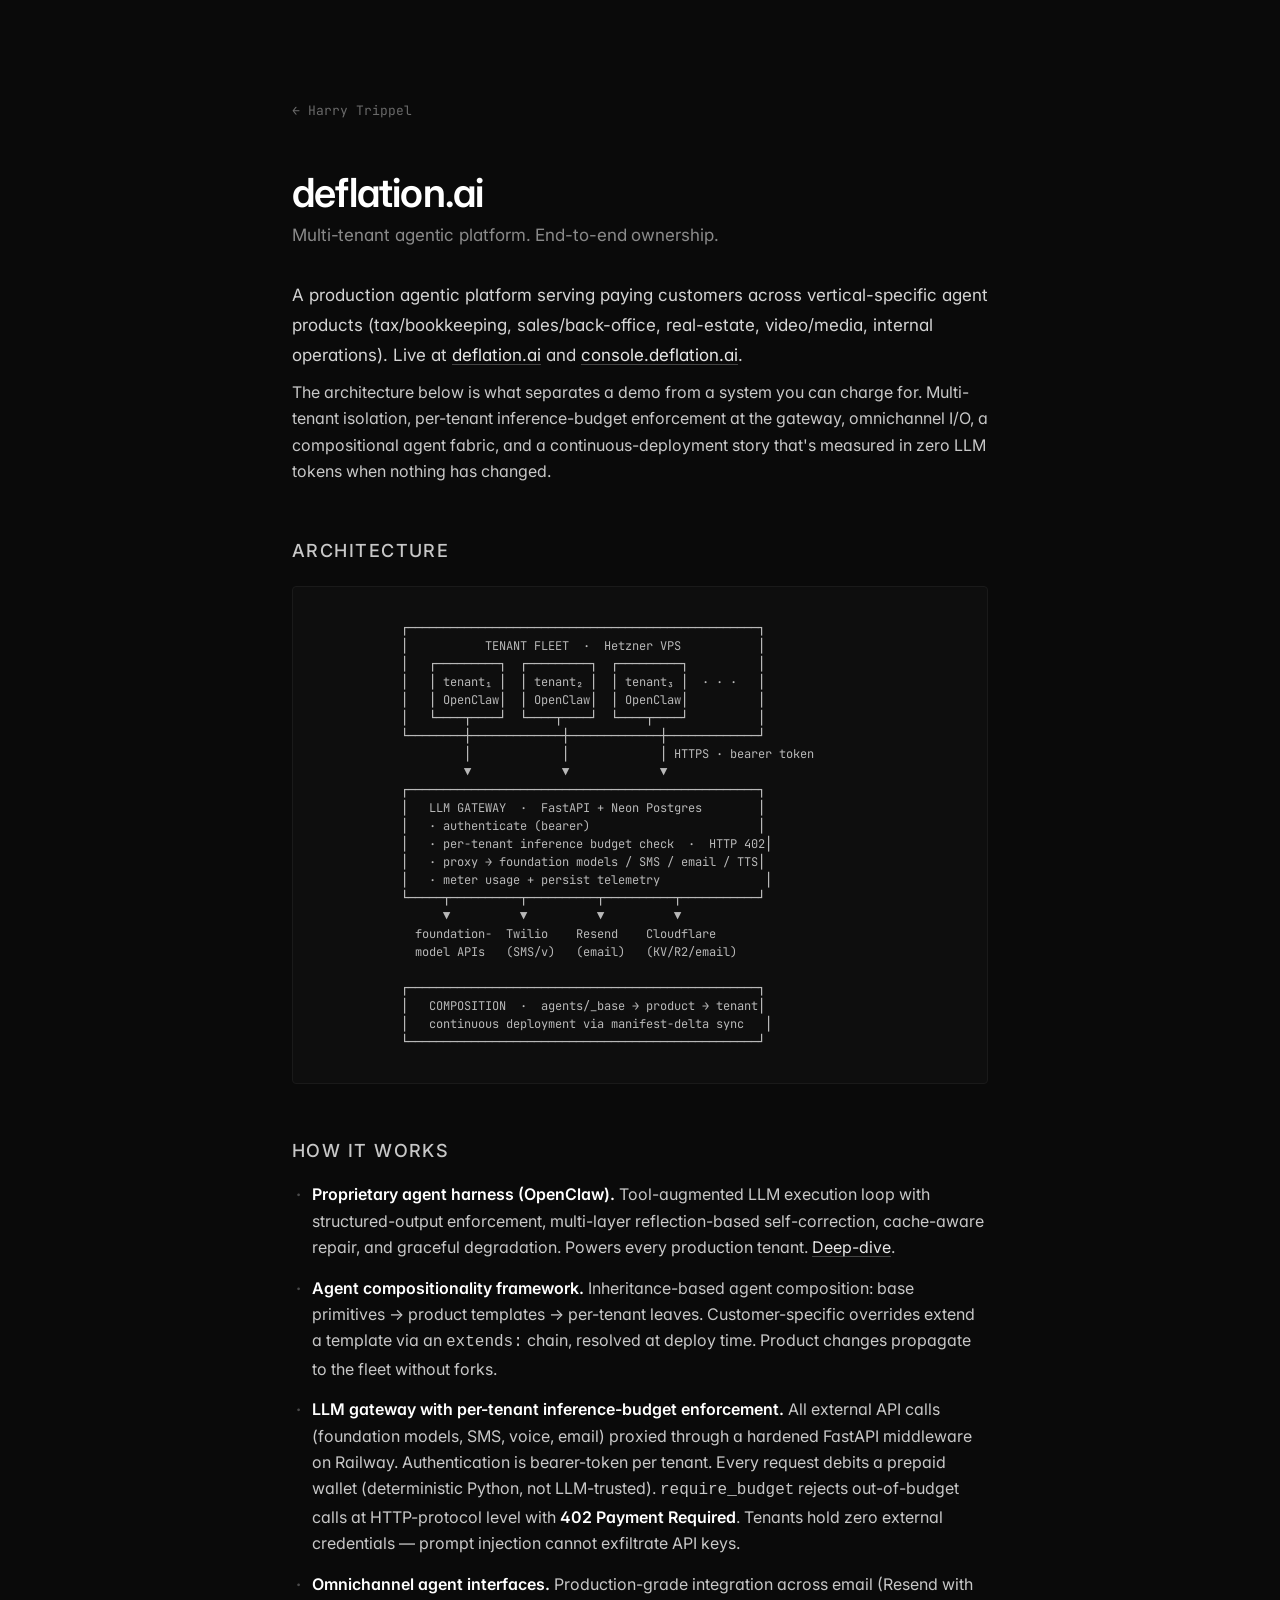
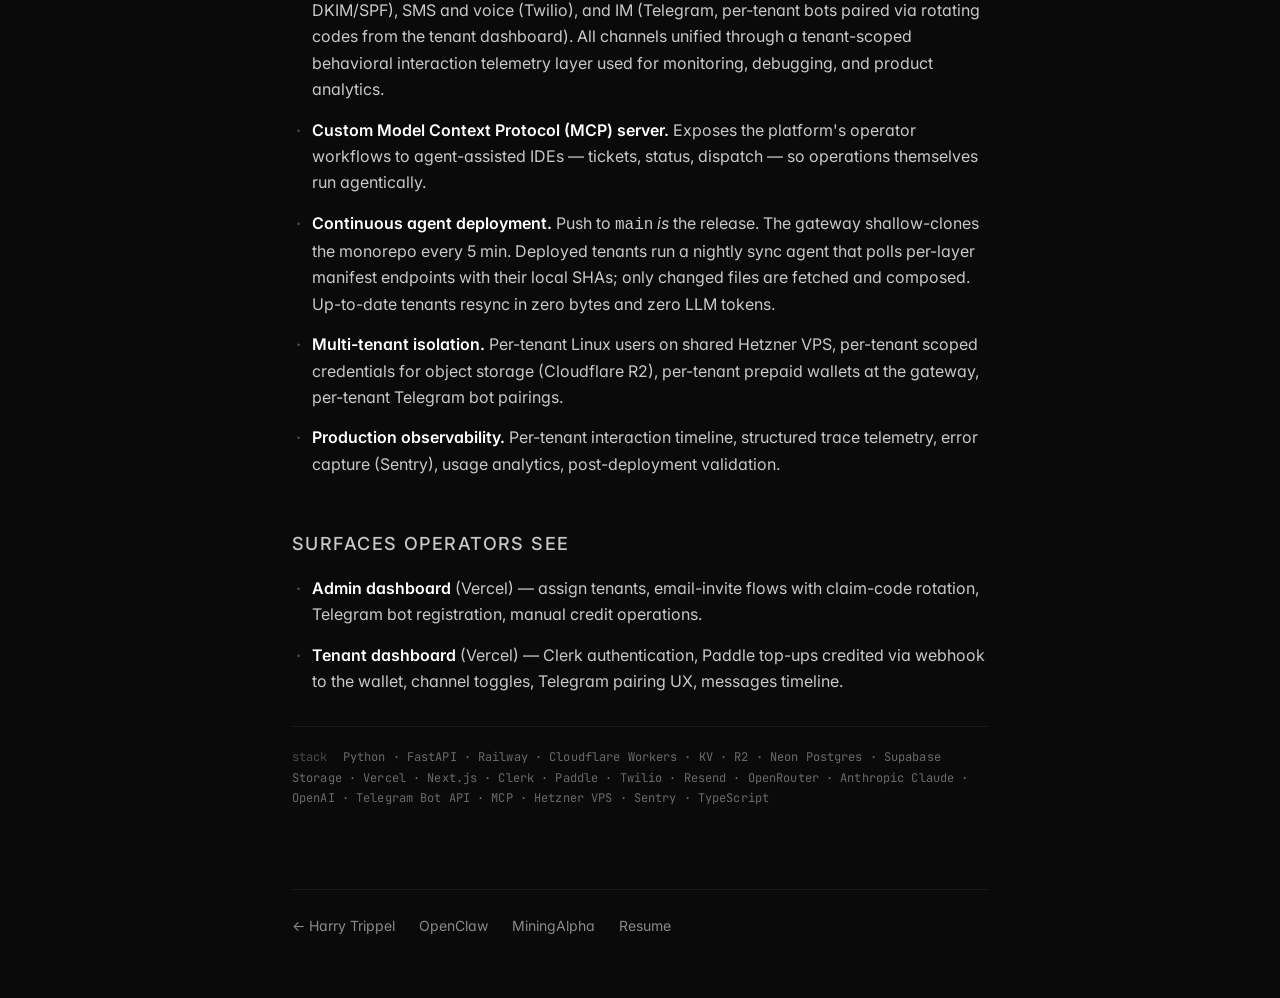
==== deflation.html @ 9f70fe7c "Initial portfolio + resume site Five-page static site calibrated to Tzafon's design language (dark m" ====
<!doctype html>
<html lang="en">
<head>
  <meta charset="utf-8">
  <meta name="viewport" content="width=device-width, initial-scale=1">
  <title>deflation.ai — Multi-Tenant Agentic Platform · Harry Trippel</title>
  <link rel="stylesheet" href="css/style.css">
</head>
<body class="writeup">
  <main class="container">

    <a href="index.html" class="backlink">Harry Trippel</a>

    <h1>deflation.ai</h1>
    <p class="headline">Multi-tenant agentic platform. End-to-end ownership.</p>

    <p class="lead">
      A production agentic platform serving paying customers across vertical-specific agent products
      (tax/bookkeeping, sales/back-office, real-estate, video/media, internal operations).
      Live at <a href="https://deflation.ai">deflation.ai</a> and <a href="https://console.deflation.ai">console.deflation.ai</a>.
    </p>

    <p>
      The architecture below is what separates a demo from a system you can charge for.
      Multi-tenant isolation, per-tenant inference-budget enforcement at the gateway,
      omnichannel I/O, a compositional agent fabric, and a continuous-deployment story
      that's measured in zero LLM tokens when nothing has changed.
    </p>

    <h2>Architecture</h2>

    <div class="diagram">
<pre>
            ┌──────────────────────────────────────────────────┐
            │           TENANT FLEET  ·  Hetzner VPS           │
            │   ┌─────────┐  ┌─────────┐  ┌─────────┐          │
            │   │ tenant₁ │  │ tenant₂ │  │ tenant₃ │  · · ·   │
            │   │ OpenClaw│  │ OpenClaw│  │ OpenClaw│          │
            │   └────┬────┘  └────┬────┘  └────┬────┘          │
            └────────┼─────────────┼─────────────┼─────────────┘
                     │             │             │ HTTPS · bearer token
                     ▼             ▼             ▼
            ┌──────────────────────────────────────────────────┐
            │   LLM GATEWAY  ·  FastAPI + Neon Postgres        │
            │   · authenticate (bearer)                        │
            │   · per-tenant inference budget check  ·  HTTP 402│
            │   · proxy → foundation models / SMS / email / TTS│
            │   · meter usage + persist telemetry               │
            └─────┬──────────┬──────────┬──────────┬───────────┘
                  ▼          ▼          ▼          ▼
              foundation-  Twilio    Resend    Cloudflare
              model APIs   (SMS/v)   (email)   (KV/R2/email)

            ┌──────────────────────────────────────────────────┐
            │   COMPOSITION  ·  agents/_base → product → tenant│
            │   continuous deployment via manifest-delta sync   │
            └──────────────────────────────────────────────────┘
</pre>
    </div>

    <h2>How it works</h2>

    <ul>
      <li><strong>Proprietary agent harness (OpenClaw).</strong> Tool-augmented LLM execution loop with structured-output enforcement, multi-layer reflection-based self-correction, cache-aware repair, and graceful degradation. Powers every production tenant. <a href="openclaw.html">Deep-dive</a>.</li>

      <li><strong>Agent compositionality framework.</strong> Inheritance-based agent composition: base primitives → product templates → per-tenant leaves. Customer-specific overrides extend a template via an <code>extends:</code> chain, resolved at deploy time. Product changes propagate to the fleet without forks.</li>

      <li><strong>LLM gateway with per-tenant inference-budget enforcement.</strong> All external API calls (foundation models, SMS, voice, email) proxied through a hardened FastAPI middleware on Railway. Authentication is bearer-token per tenant. Every request debits a prepaid wallet (deterministic Python, not LLM-trusted). <code>require_budget</code> rejects out-of-budget calls at HTTP-protocol level with <strong>402 Payment Required</strong>. Tenants hold zero external credentials — prompt injection cannot exfiltrate API keys.</li>

      <li><strong>Omnichannel agent interfaces.</strong> Production-grade integration across email (Resend with DKIM/SPF), SMS and voice (Twilio), and IM (Telegram, per-tenant bots paired via rotating codes from the tenant dashboard). All channels unified through a tenant-scoped behavioral interaction telemetry layer used for monitoring, debugging, and product analytics.</li>

      <li><strong>Custom Model Context Protocol (MCP) server.</strong> Exposes the platform's operator workflows to agent-assisted IDEs — tickets, status, dispatch — so operations themselves run agentically.</li>

      <li><strong>Continuous agent deployment.</strong> Push to <code>main</code> <em>is</em> the release. The gateway shallow-clones the monorepo every 5 min. Deployed tenants run a nightly sync agent that polls per-layer manifest endpoints with their local SHAs; only changed files are fetched and composed. Up-to-date tenants resync in zero bytes and zero LLM tokens.</li>

      <li><strong>Multi-tenant isolation.</strong> Per-tenant Linux users on shared Hetzner VPS, per-tenant scoped credentials for object storage (Cloudflare R2), per-tenant prepaid wallets at the gateway, per-tenant Telegram bot pairings.</li>

      <li><strong>Production observability.</strong> Per-tenant interaction timeline, structured trace telemetry, error capture (Sentry), usage analytics, post-deployment validation.</li>
    </ul>

    <h2>Surfaces operators see</h2>

    <ul>
      <li><strong>Admin dashboard</strong> (Vercel) — assign tenants, email-invite flows with claim-code rotation, Telegram bot registration, manual credit operations.</li>
      <li><strong>Tenant dashboard</strong> (Vercel) — Clerk authentication, Paddle top-ups credited via webhook to the wallet, channel toggles, Telegram pairing UX, messages timeline.</li>
    </ul>

    <div class="stack">
      <span class="stack-label">stack</span>
      Python · FastAPI · Railway · Cloudflare Workers · KV · R2 · Neon Postgres · Supabase Storage · Vercel · Next.js · Clerk · Paddle · Twilio · Resend · OpenRouter · Anthropic Claude · OpenAI · Telegram Bot API · MCP · Hetzner VPS · Sentry · TypeScript
    </div>

    <footer>
      <a href="index.html">← Harry Trippel</a>
      <a href="openclaw.html">OpenClaw</a>
      <a href="miningalpha.html">MiningAlpha</a>
      <a href="resume.html">Resume</a>
    </footer>

  </main>
</body>
</html>
---- css/style.css ----
/* ─────────────────────────────────────────────────────────────────
   Harry Trippel — portfolio + resume
   Design language: dark · minimal · sans-serif · generous whitespace
   Calibrated against tzafon.ai
   ───────────────────────────────────────────────────────────────── */

@import url('https://fonts.googleapis.com/css2?family=Inter:wght@400;500;600;700&family=JetBrains+Mono:wght@400;500&display=swap');

/* Reset */
*, *::before, *::after { box-sizing: border-box; margin: 0; padding: 0; }

html { font-size: 16px; -webkit-font-smoothing: antialiased; -moz-osx-font-smoothing: grayscale; }

body {
  background: #0a0a0a;
  color: #e8e8e8;
  font-family: 'Inter', -apple-system, BlinkMacSystemFont, 'Segoe UI', system-ui, sans-serif;
  font-feature-settings: "ss01", "cv11", "cv02";
  line-height: 1.65;
  font-size: 1rem;
  min-height: 100vh;
}

/* ───── Layout ───── */
.container {
  max-width: 760px;
  margin: 0 auto;
  padding: 96px 32px 64px;
}

@media (max-width: 640px) {
  .container { padding: 56px 20px 48px; }
}

/* ───── Typography ───── */
h1, h2, h3, h4 {
  font-weight: 600;
  letter-spacing: -0.02em;
  color: #ffffff;
  line-height: 1.2;
}

h1 {
  font-size: 2.5rem;
  margin-bottom: 0.5rem;
}

h2 {
  font-size: 1.375rem;
  margin-top: 4rem;
  margin-bottom: 1.5rem;
  letter-spacing: -0.01em;
}

h3 {
  font-size: 1.125rem;
  margin-top: 2.5rem;
  margin-bottom: 0.75rem;
  letter-spacing: -0.005em;
}

p {
  color: #c8c8c8;
  margin-bottom: 1rem;
}

p.lead {
  font-size: 1.0625rem;
  color: #d4d4d4;
  line-height: 1.7;
}

/* ───── Links ───── */
a {
  color: #e8e8e8;
  text-decoration: underline;
  text-decoration-color: #444;
  text-decoration-thickness: 1px;
  text-underline-offset: 3px;
  transition: text-decoration-color 0.15s ease, color 0.15s ease;
}

a:hover {
  color: #ffffff;
  text-decoration-color: #a8a8a8;
}

a.no-underline, .nav a {
  text-decoration: none;
}

a.no-underline:hover { color: #ffffff; }

/* ───── Header / meta strip ───── */
.headline {
  color: #8a8a8a;
  font-size: 1rem;
  margin-bottom: 1.5rem;
  letter-spacing: -0.005em;
}

.meta {
  display: flex;
  flex-wrap: wrap;
  gap: 0.5rem 1.25rem;
  color: #6a6a6a;
  font-size: 0.875rem;
  margin-bottom: 2.5rem;
}

.meta a { color: #8a8a8a; }
.meta a:hover { color: #c8c8c8; }

.meta .sep { color: #3a3a3a; }

/* ───── Section labels ───── */
.label {
  color: #6a6a6a;
  font-size: 0.7rem;
  text-transform: uppercase;
  letter-spacing: 0.12em;
  font-weight: 500;
  margin-bottom: 1.25rem;
}

/* ───── System cards (index page) ───── */
.system {
  border-top: 1px solid #1a1a1a;
  padding-top: 2.5rem;
  margin-top: 2.5rem;
}

.system:first-of-type { margin-top: 0; }

.system-header { display: flex; align-items: baseline; justify-content: space-between; flex-wrap: wrap; gap: 0.5rem; margin-bottom: 0.5rem; }

.system-title {
  font-size: 1.375rem;
  font-weight: 600;
  color: #ffffff;
  letter-spacing: -0.015em;
  margin: 0;
}

.system-status {
  font-family: 'JetBrains Mono', monospace;
  font-size: 0.75rem;
  color: #6a6a6a;
  text-transform: uppercase;
  letter-spacing: 0.05em;
}

.system-tagline {
  color: #9a9a9a;
  font-size: 0.9375rem;
  margin-bottom: 1.25rem;
}

.system ul {
  list-style: none;
  padding-left: 0;
  margin-bottom: 1rem;
}

.system li {
  color: #c8c8c8;
  padding-left: 1.25rem;
  position: relative;
  margin-bottom: 0.625rem;
  font-size: 0.9375rem;
  line-height: 1.6;
}

.system li::before {
  content: "·";
  position: absolute;
  left: 0.25rem;
  color: #4a4a4a;
  font-weight: bold;
}

.system-link {
  display: inline-block;
  margin-top: 0.5rem;
  font-size: 0.875rem;
  color: #8a8a8a;
}

.system-link::after { content: " →"; }

/* ───── Stack tag strip ───── */
.stack {
  font-family: 'JetBrains Mono', 'SF Mono', Monaco, Consolas, monospace;
  font-size: 0.75rem;
  color: #6a6a6a;
  line-height: 1.7;
  margin-top: 2rem;
  padding-top: 1.25rem;
  border-top: 1px solid #1a1a1a;
  letter-spacing: 0.01em;
}

.stack-label {
  color: #4a4a4a;
  margin-right: 0.5rem;
}

/* ───── Experience list ───── */
.xp {
  list-style: none;
  padding: 0;
}

.xp li {
  border-top: 1px solid #1a1a1a;
  padding: 1rem 0;
  display: grid;
  grid-template-columns: 1fr auto;
  gap: 0.5rem 1rem;
  align-items: baseline;
}

.xp li:first-child { border-top: none; padding-top: 0; }

.xp .role { color: #e8e8e8; font-size: 0.9375rem; }
.xp .role strong { color: #ffffff; font-weight: 600; }
.xp .dates { color: #6a6a6a; font-size: 0.8125rem; font-family: 'JetBrains Mono', monospace; white-space: nowrap; }
.xp .note { color: #8a8a8a; font-size: 0.875rem; grid-column: 1 / -1; margin-top: 0.25rem; }

/* ───── Competencies ───── */
.comp h3 { color: #c8c8c8; font-weight: 500; font-size: 0.8125rem; text-transform: uppercase; letter-spacing: 0.1em; margin-top: 1.75rem; margin-bottom: 0.5rem; }
.comp h3:first-child { margin-top: 0; }
.comp p { color: #b8b8b8; font-size: 0.9375rem; line-height: 1.7; }

/* ───── Footer ───── */
footer {
  border-top: 1px solid #1a1a1a;
  margin-top: 5rem;
  padding-top: 1.5rem;
  font-size: 0.875rem;
  color: #6a6a6a;
  display: flex;
  flex-wrap: wrap;
  gap: 0.75rem 1.5rem;
}

footer a { color: #8a8a8a; text-decoration: none; }
footer a:hover { color: #e8e8e8; }

/* ───── Writeup pages (deflation / openclaw / miningalpha) ───── */
.backlink {
  font-size: 0.8125rem;
  color: #6a6a6a;
  margin-bottom: 3rem;
  display: inline-block;
  text-decoration: none;
  font-family: 'JetBrains Mono', monospace;
}

.backlink:hover { color: #c8c8c8; }

.backlink::before { content: "← "; }

.writeup h1 { margin-bottom: 0.25rem; }
.writeup .headline { margin-bottom: 2rem; font-size: 1.0625rem; }

.writeup h2 { margin-top: 3.5rem; margin-bottom: 1.25rem; font-size: 1.125rem; color: #c8c8c8; font-weight: 500; text-transform: uppercase; letter-spacing: 0.08em; }

.writeup ul { list-style: none; padding: 0; }
.writeup ul li { color: #c8c8c8; padding-left: 1.25rem; position: relative; margin-bottom: 0.875rem; line-height: 1.65; }
.writeup ul li::before { content: "·"; position: absolute; left: 0.25rem; color: #4a4a4a; font-weight: bold; }

.writeup strong { color: #ffffff; font-weight: 600; }

.writeup .lead { color: #d4d4d4; font-size: 1.0625rem; line-height: 1.75; margin-bottom: 0.5rem; }

/* ───── Diagram block ───── */
.diagram {
  background: #0e0e0e;
  border: 1px solid #1a1a1a;
  border-radius: 4px;
  padding: 2rem 1.5rem;
  margin: 1.5rem 0;
  overflow-x: auto;
}

.diagram pre {
  font-family: 'JetBrains Mono', monospace;
  font-size: 0.75rem;
  line-height: 1.5;
  color: #b8b8b8;
  white-space: pre;
}

/* ───── Resume-page-specific ───── */
.resume h1 { font-size: 2rem; }
.resume .meta { margin-bottom: 1.5rem; }
.resume h2 { font-size: 0.8125rem; text-transform: uppercase; letter-spacing: 0.1em; color: #8a8a8a; font-weight: 500; margin-top: 2.25rem; margin-bottom: 0.875rem; border-bottom: 1px solid #1a1a1a; padding-bottom: 0.5rem; }
.resume h3 { font-size: 1rem; margin-top: 1.25rem; margin-bottom: 0.25rem; }
.resume p, .resume li { font-size: 0.875rem; line-height: 1.6; }
.resume .summary { color: #d4d4d4; font-size: 0.9375rem; line-height: 1.7; margin-bottom: 1rem; }

.resume .role-line { display: flex; justify-content: space-between; align-items: baseline; flex-wrap: wrap; gap: 0.25rem 1rem; margin-bottom: 0.125rem; }
.resume .role-line strong { color: #ffffff; font-weight: 600; }
.resume .role-line .dates { color: #6a6a6a; font-size: 0.75rem; font-family: 'JetBrains Mono', monospace; white-space: nowrap; }
.resume .role-line .desc { color: #8a8a8a; font-size: 0.8125rem; flex-basis: 100%; margin-top: 0.125rem; }

/* Print button on resume page */
.print-btn {
  position: fixed;
  top: 24px;
  right: 24px;
  background: #1a1a1a;
  border: 1px solid #2a2a2a;
  color: #c8c8c8;
  padding: 0.5rem 1rem;
  font-family: 'JetBrains Mono', monospace;
  font-size: 0.75rem;
  cursor: pointer;
  border-radius: 4px;
  transition: all 0.15s;
}

.print-btn:hover { background: #2a2a2a; color: #fff; border-color: #3a3a3a; }

/* ───── Print stylesheet — for "Save as PDF" ───── */
@media print {
  @page { margin: 14mm 14mm; size: A4; }

  html, body {
    background: #ffffff !important;
    color: #1a1a1a !important;
    font-size: 9.25pt;
    line-height: 1.45;
    -webkit-print-color-adjust: exact;
    print-color-adjust: exact;
  }

  .print-btn, .backlink, footer, nav { display: none !important; }

  .container { padding: 0 !important; max-width: 100% !important; }

  h1, h2, h3, h4 { color: #000 !important; page-break-after: avoid; }
  h1 { font-size: 18pt; }
  .resume h1 { font-size: 16pt; margin-bottom: 1pt; }
  .resume h2 { font-size: 8.5pt; color: #555 !important; border-bottom: 0.5pt solid #cccccc; padding-bottom: 2pt; margin-top: 12pt; margin-bottom: 4pt; }
  .resume h3 { font-size: 9.5pt; margin-top: 6pt; margin-bottom: 0; }

  p, li { color: #2a2a2a !important; }
  .resume p, .resume li { font-size: 9pt; }
  .resume .summary { color: #2a2a2a !important; font-size: 9.25pt; }

  .headline { color: #555 !important; font-size: 9.5pt; margin-bottom: 4pt; }
  .meta { color: #777 !important; font-size: 8pt; gap: 4pt 12pt; margin-bottom: 10pt; }
  .meta a { color: #555 !important; }
  .meta .sep { color: #aaa !important; }

  .resume .role-line strong { color: #000 !important; }
  .resume .role-line .dates { color: #777 !important; font-size: 7.5pt; }
  .resume .role-line .desc { color: #444 !important; font-size: 8.5pt; }

  .comp h3 { color: #555 !important; font-size: 7.5pt; margin-top: 8pt; }
  .comp p { color: #2a2a2a !important; font-size: 8.5pt; }

  a { color: #000 !important; text-decoration: none; }

  .writeup .diagram { background: #fafafa !important; border-color: #ddd !important; }
  .writeup .diagram pre { color: #333 !important; }
}
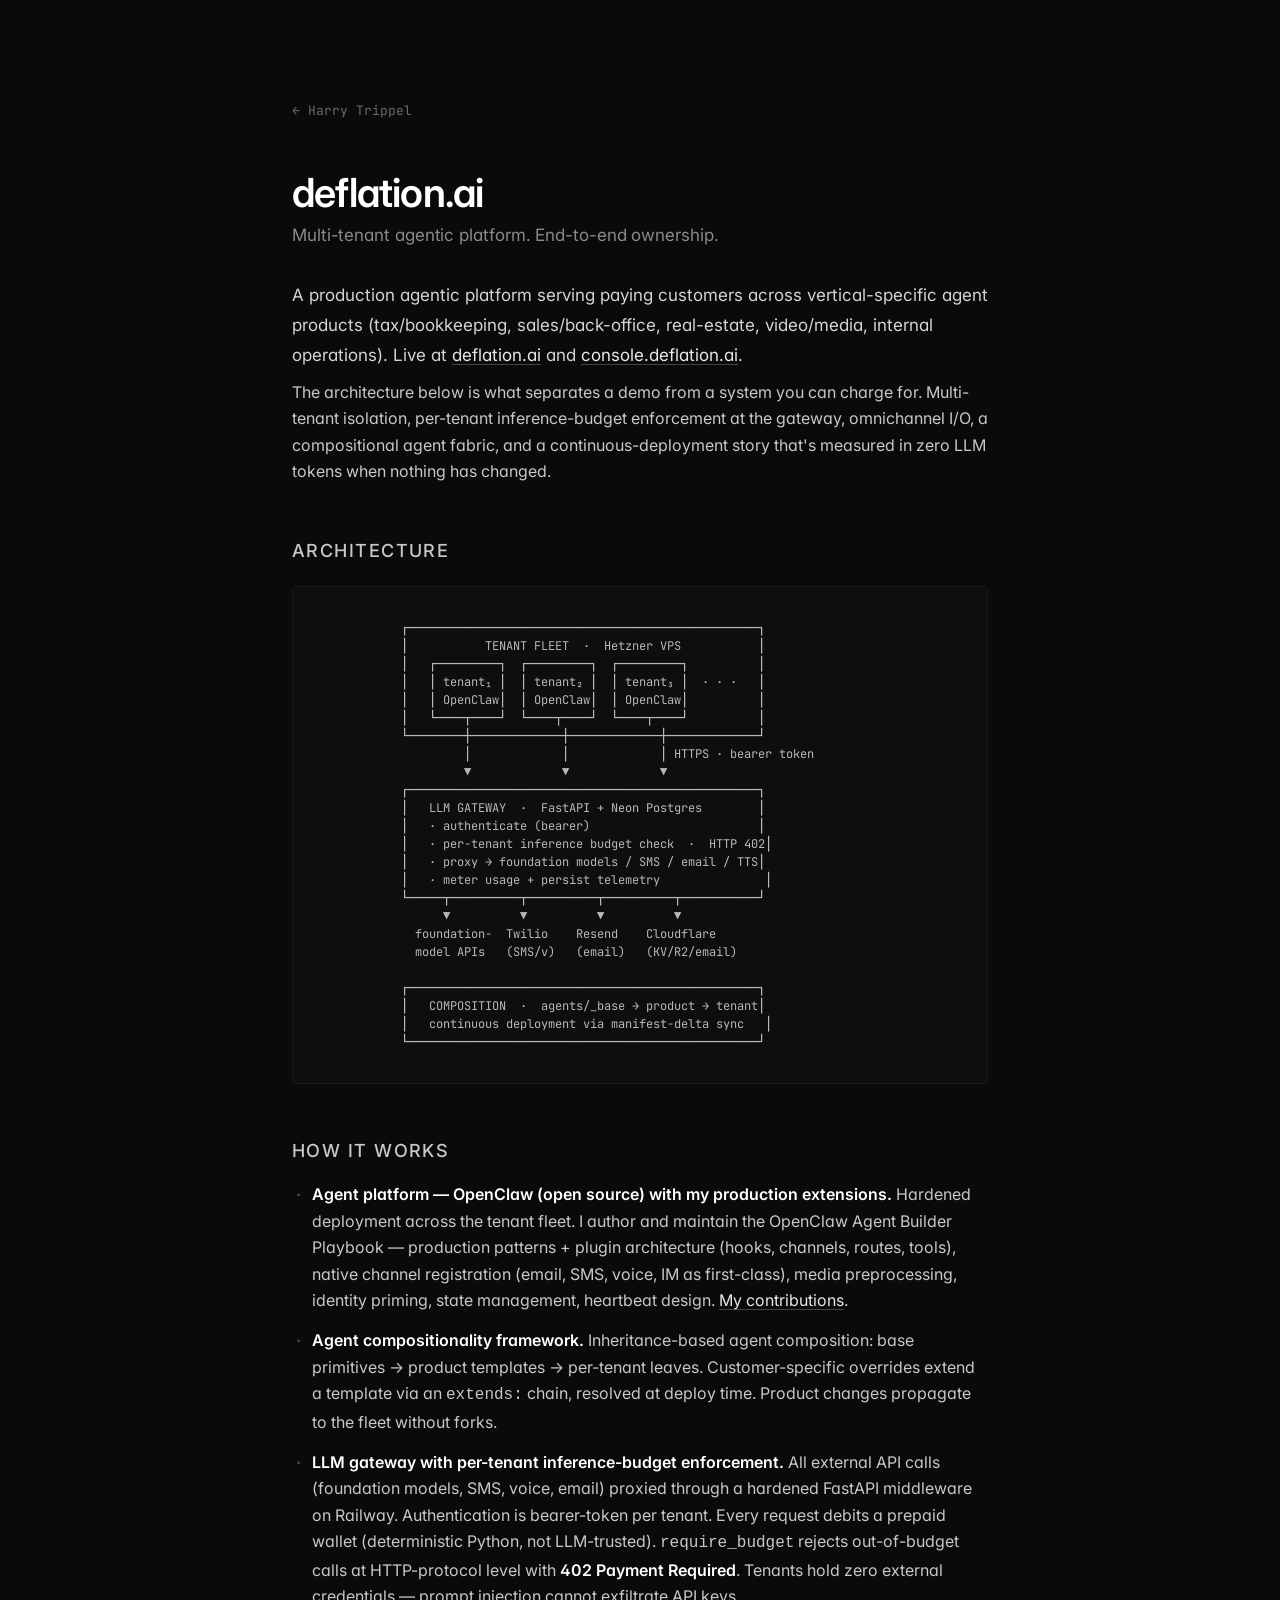
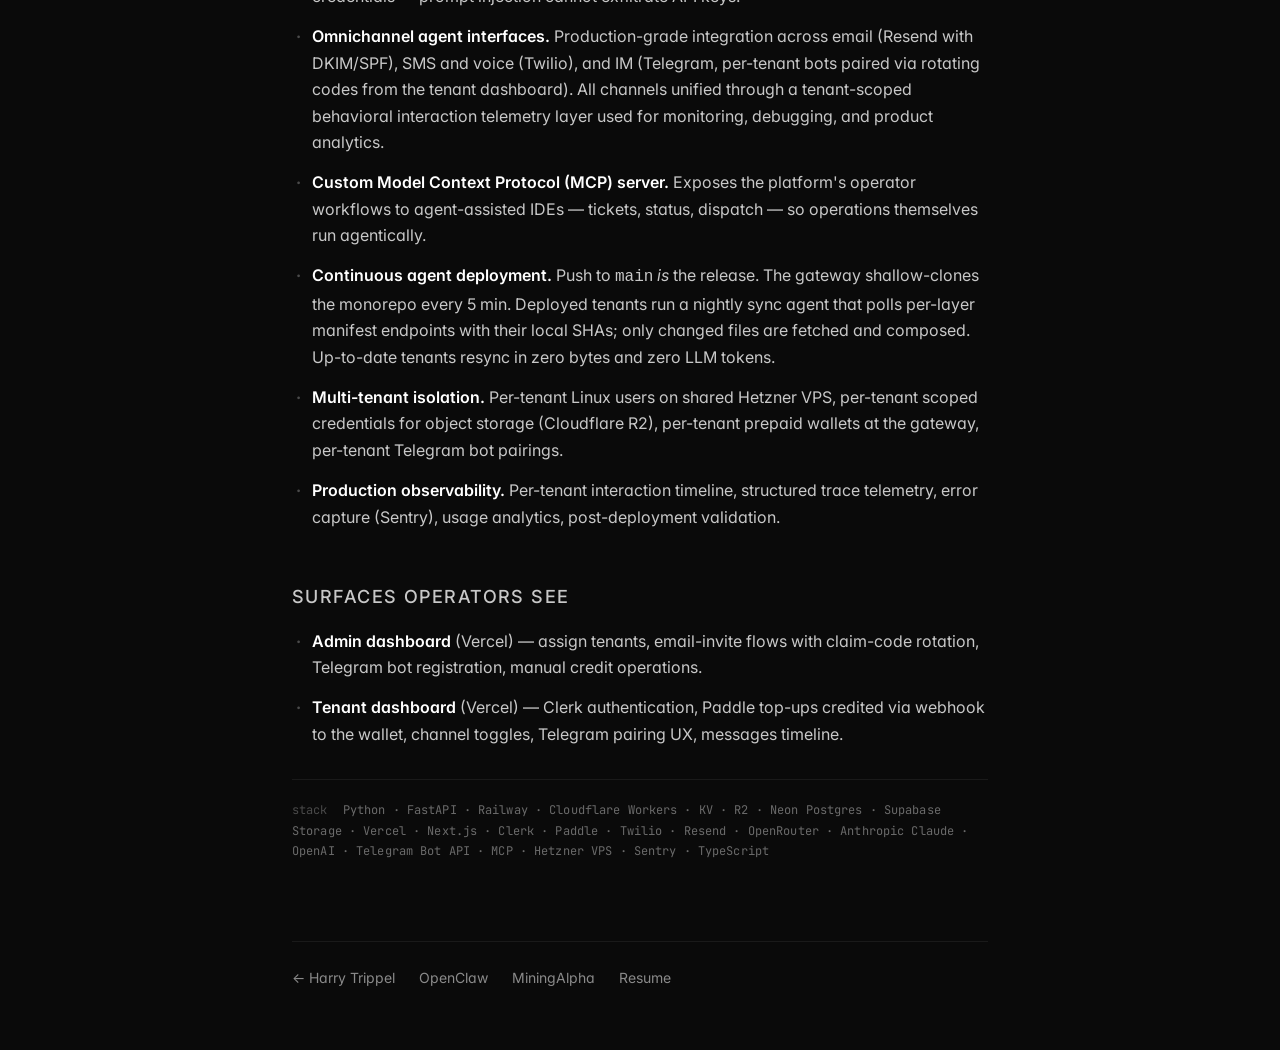
==== commit c0a10b1e: "Correct OpenClaw framing: open-source platform, not proprietary Harry authors and maintains the Open" ====
--- a/deflation.html
+++ b/deflation.html
@@ -61,7 +61,7 @@
     <h2>How it works</h2>
 
     <ul>
-      <li><strong>Proprietary agent harness (OpenClaw).</strong> Tool-augmented LLM execution loop with structured-output enforcement, multi-layer reflection-based self-correction, cache-aware repair, and graceful degradation. Powers every production tenant. <a href="openclaw.html">Deep-dive</a>.</li>
+      <li><strong>Agent platform — OpenClaw (open source) with my production extensions.</strong> Hardened deployment across the tenant fleet. I author and maintain the OpenClaw Agent Builder Playbook — production patterns + plugin architecture (hooks, channels, routes, tools), native channel registration (email, SMS, voice, IM as first-class), media preprocessing, identity priming, state management, heartbeat design. <a href="openclaw.html">My contributions</a>.</li>
 
       <li><strong>Agent compositionality framework.</strong> Inheritance-based agent composition: base primitives → product templates → per-tenant leaves. Customer-specific overrides extend a template via an <code>extends:</code> chain, resolved at deploy time. Product changes propagate to the fleet without forks.</li>
 
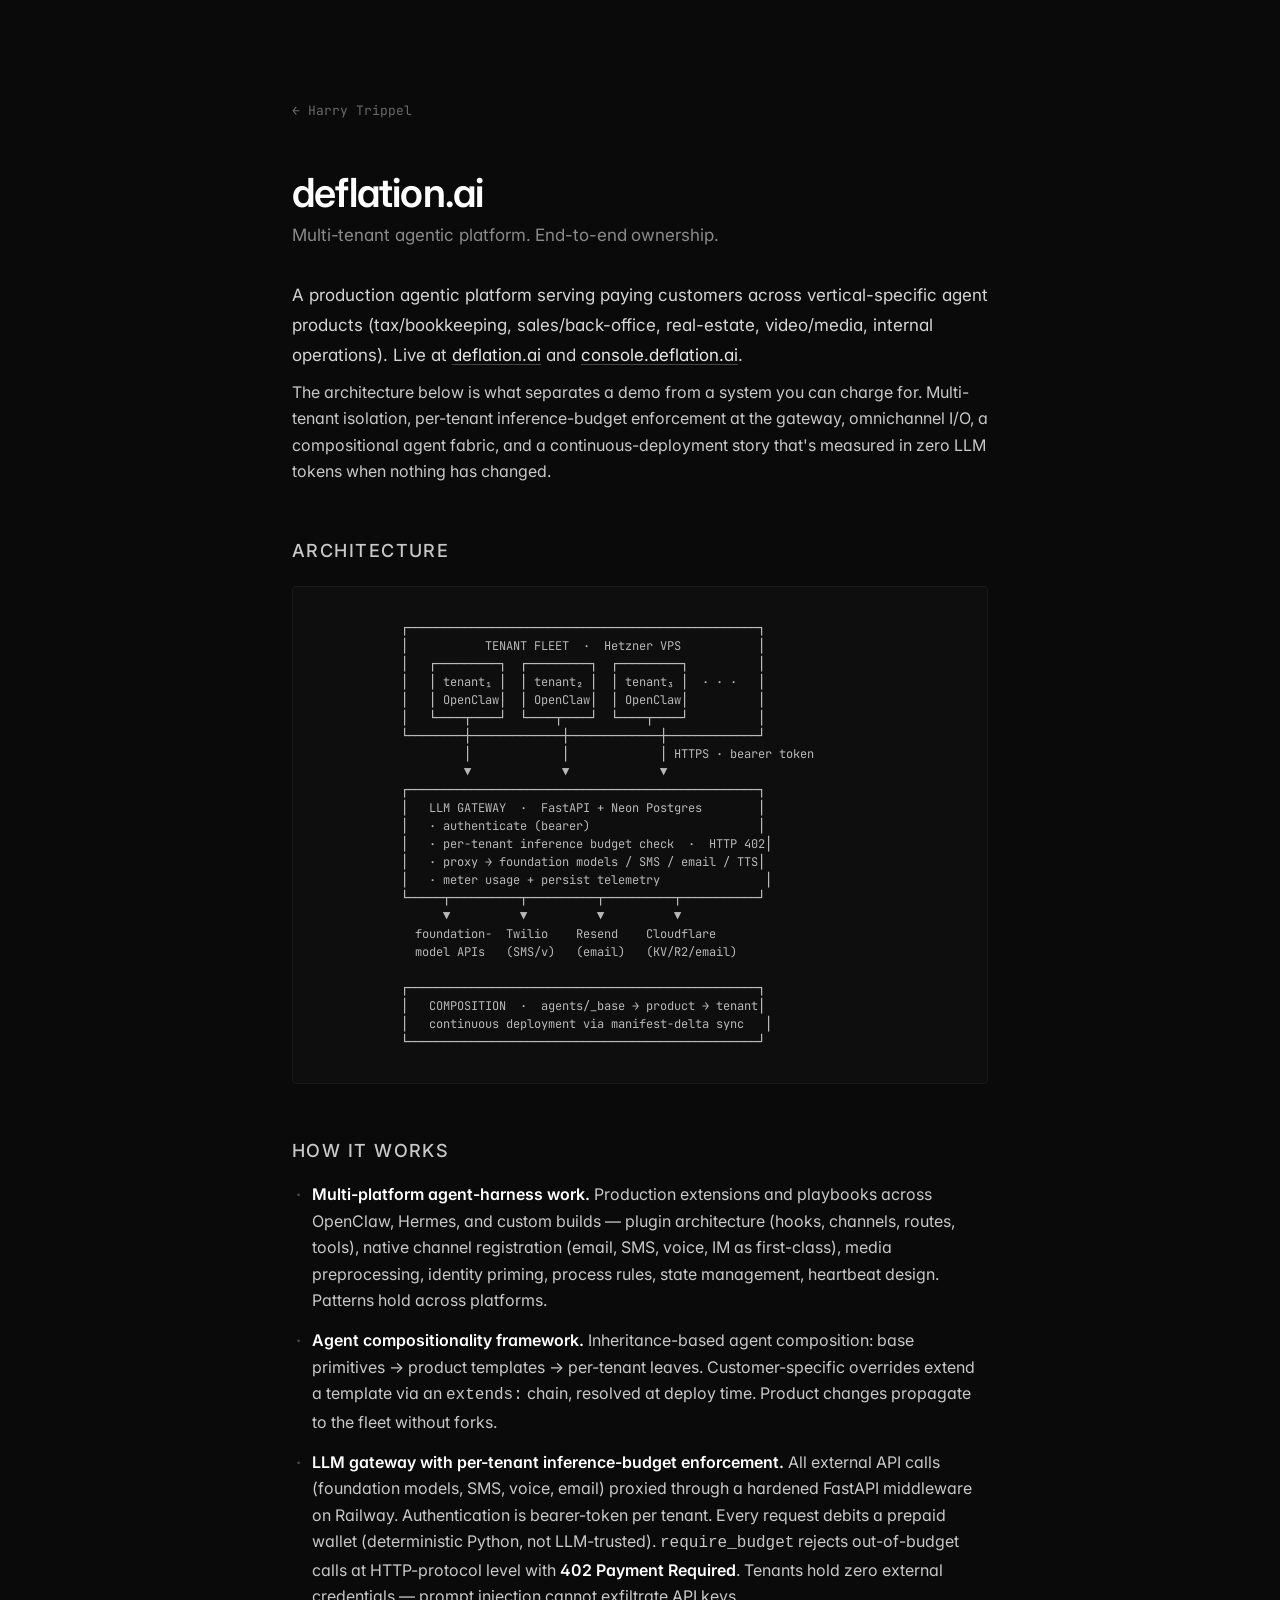
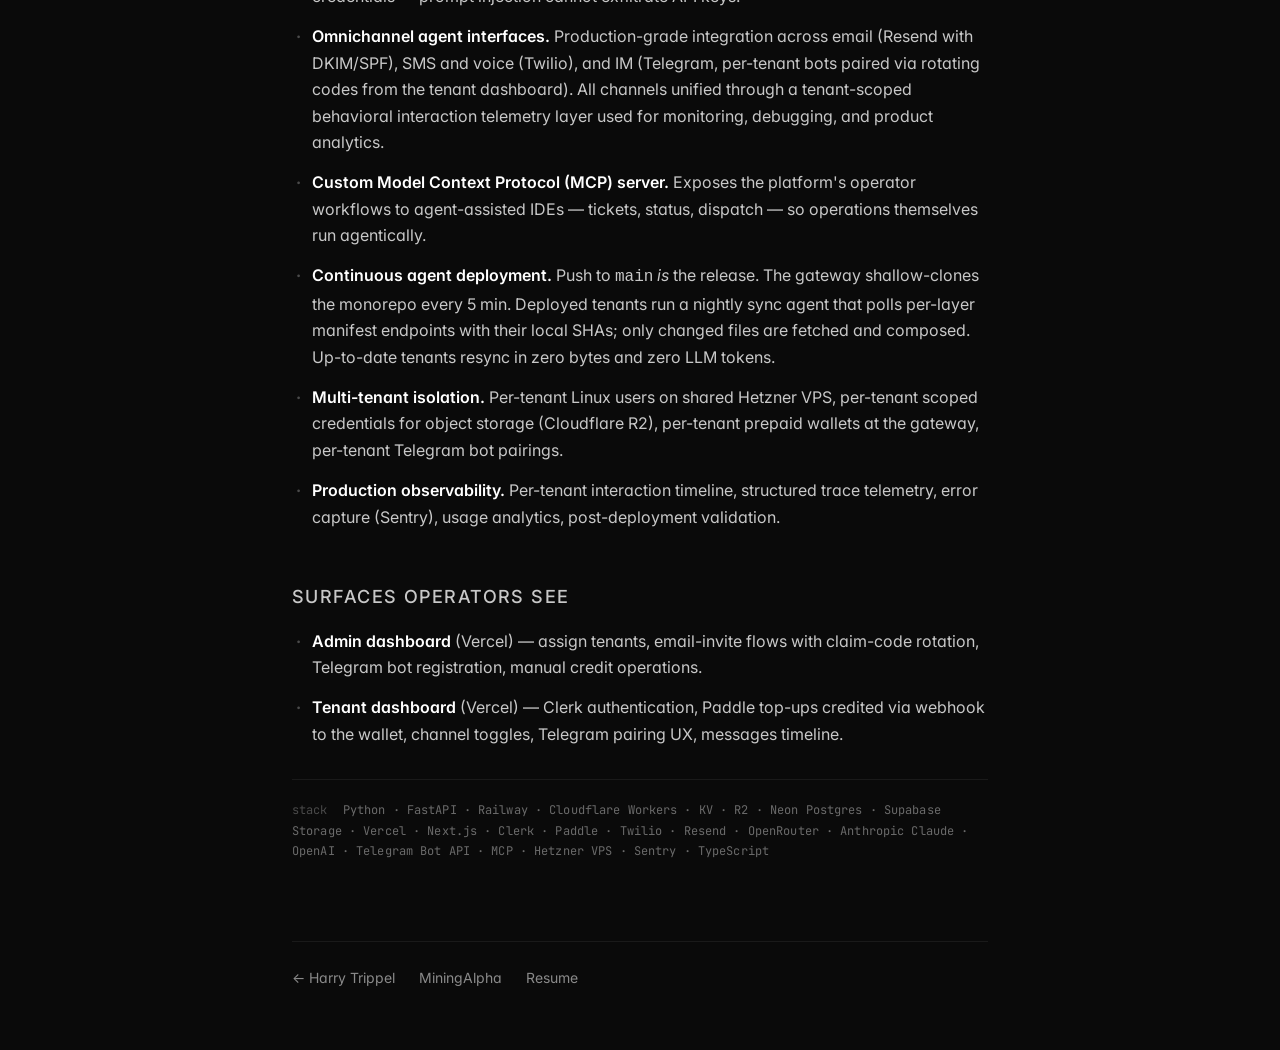
==== commit 6d912c65: "Drop OpenClaw-specific framing; add experience descriptions everywhere Frame as multi-platform agent" ====
--- a/deflation.html
+++ b/deflation.html
@@ -61,7 +61,7 @@
     <h2>How it works</h2>
 
     <ul>
-      <li><strong>Agent platform — OpenClaw (open source) with my production extensions.</strong> Hardened deployment across the tenant fleet. I author and maintain the OpenClaw Agent Builder Playbook — production patterns + plugin architecture (hooks, channels, routes, tools), native channel registration (email, SMS, voice, IM as first-class), media preprocessing, identity priming, state management, heartbeat design. <a href="openclaw.html">My contributions</a>.</li>
+      <li><strong>Multi-platform agent-harness work.</strong> Production extensions and playbooks across OpenClaw, Hermes, and custom builds — plugin architecture (hooks, channels, routes, tools), native channel registration (email, SMS, voice, IM as first-class), media preprocessing, identity priming, process rules, state management, heartbeat design. Patterns hold across platforms.</li>
 
       <li><strong>Agent compositionality framework.</strong> Inheritance-based agent composition: base primitives → product templates → per-tenant leaves. Customer-specific overrides extend a template via an <code>extends:</code> chain, resolved at deploy time. Product changes propagate to the fleet without forks.</li>
 
@@ -92,7 +92,6 @@
 
     <footer>
       <a href="index.html">← Harry Trippel</a>
-      <a href="openclaw.html">OpenClaw</a>
       <a href="miningalpha.html">MiningAlpha</a>
       <a href="resume.html">Resume</a>
     </footer>
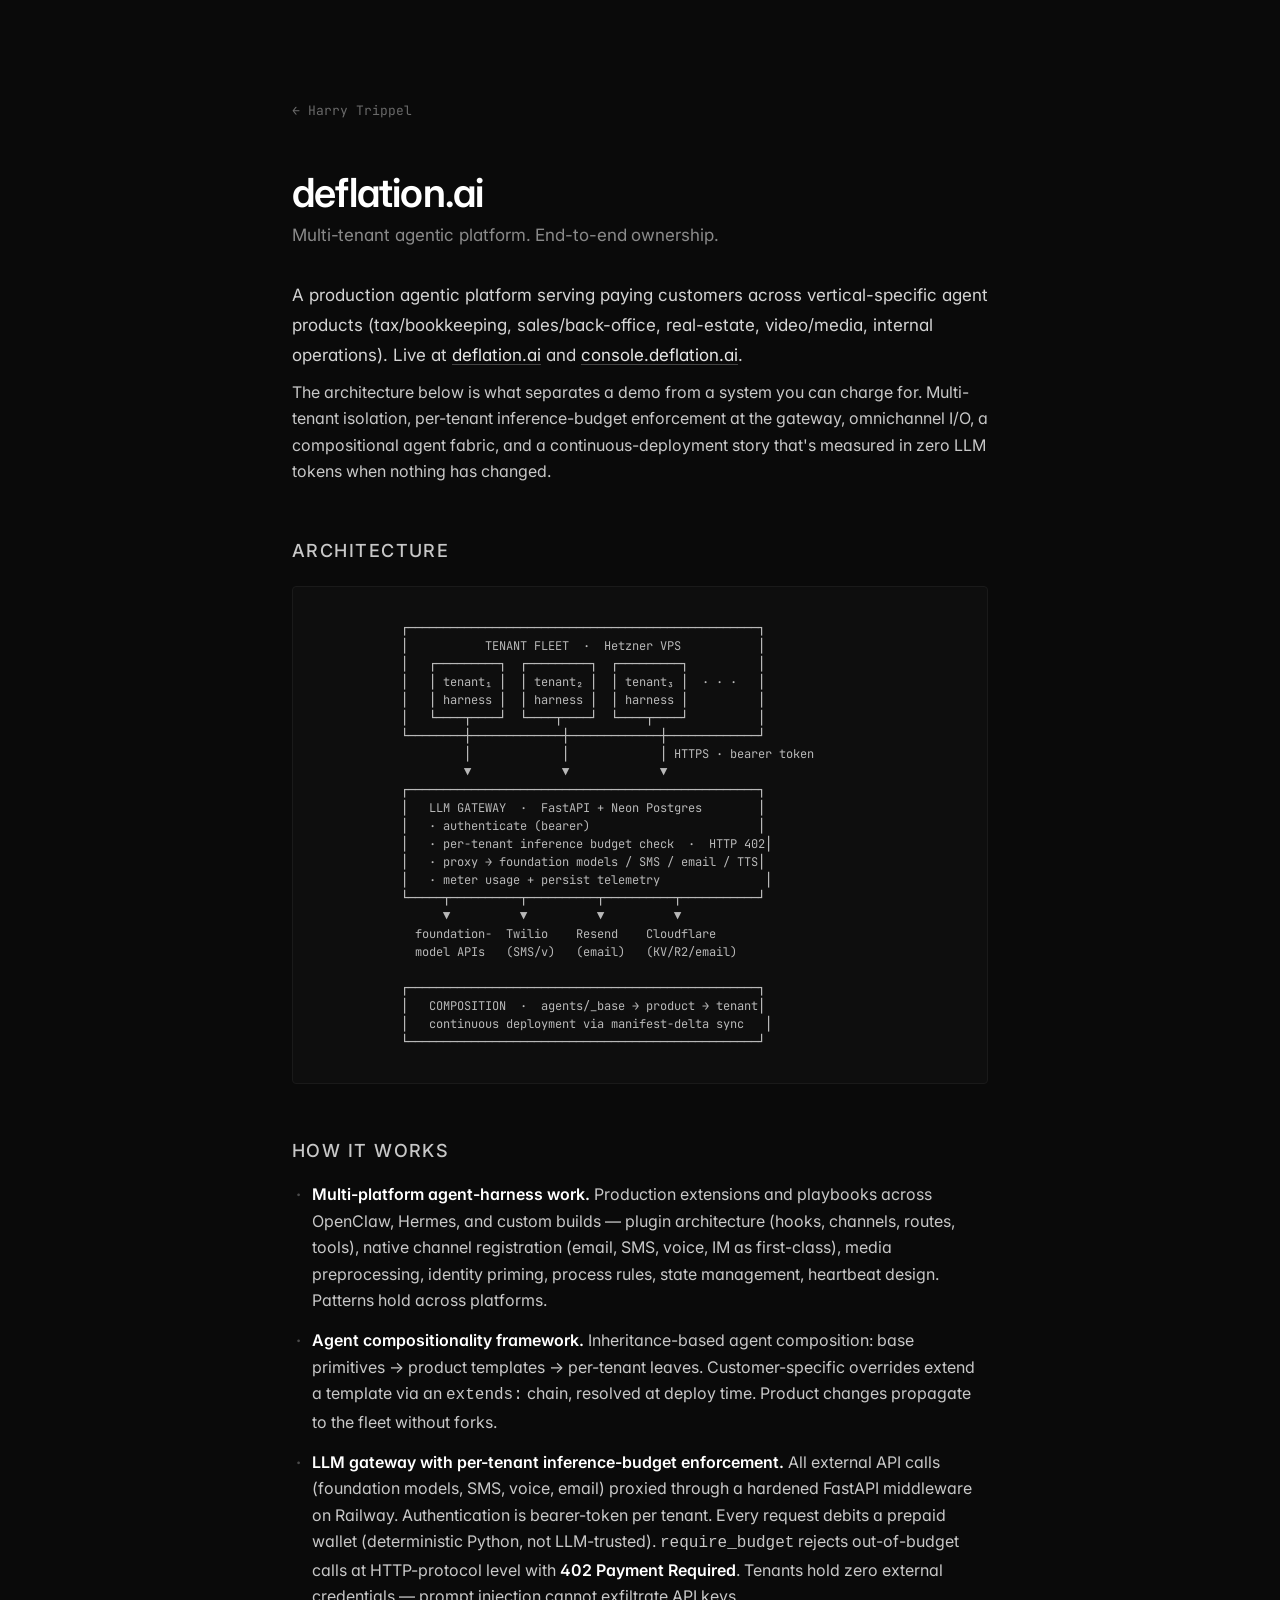
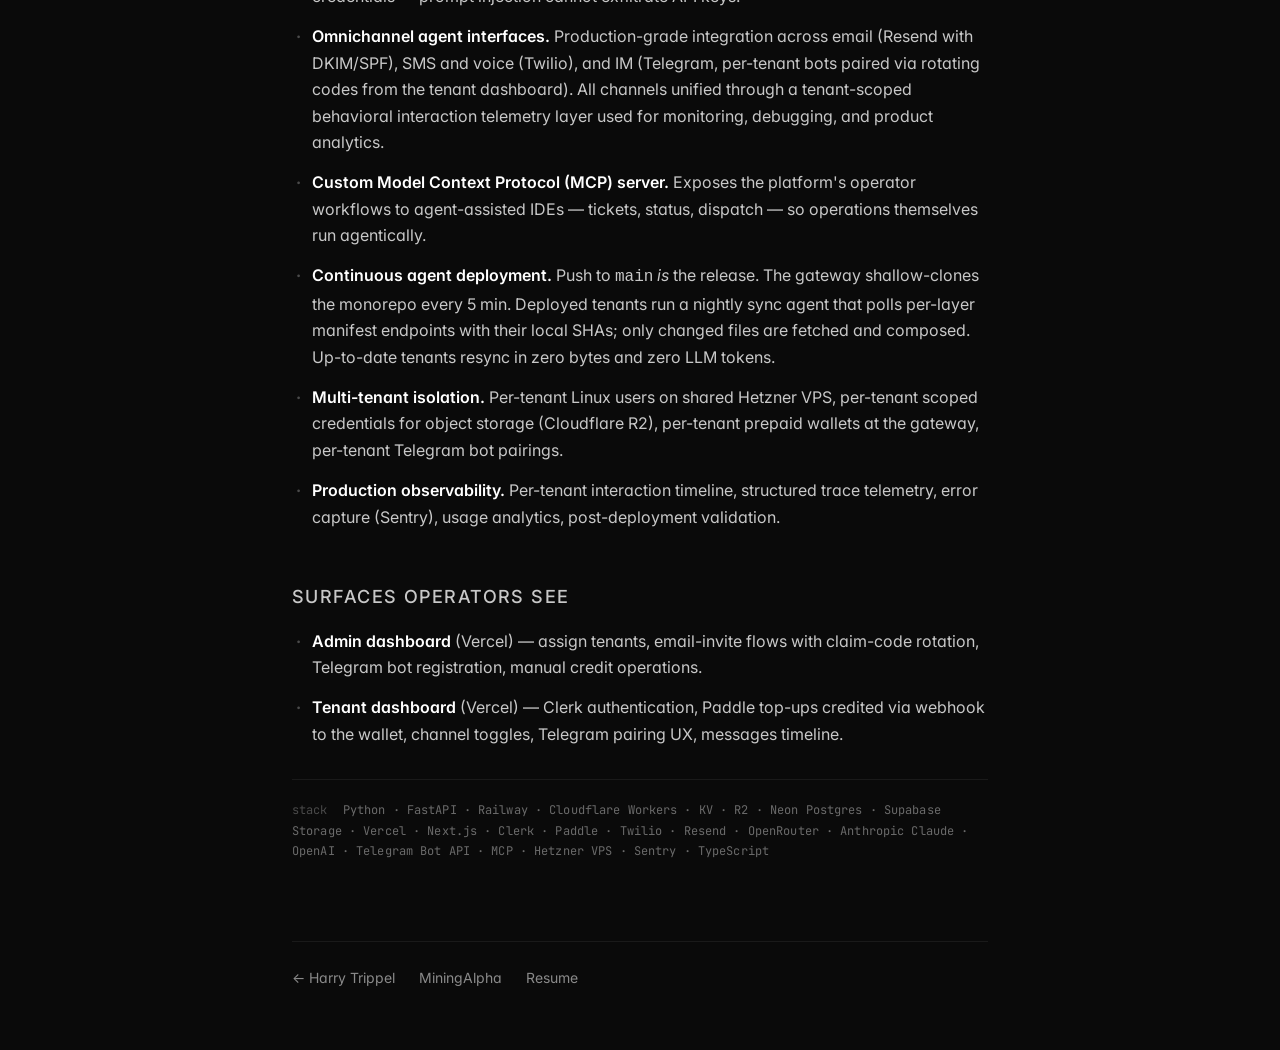
==== commit 6170ae21: "Annotate MiningAlpha diagram with code/LLM/agent-loop layers MiningAlpha: - Every box now tagged (co" ====
--- a/deflation.html
+++ b/deflation.html
@@ -35,7 +35,7 @@
             │           TENANT FLEET  ·  Hetzner VPS           │
             │   ┌─────────┐  ┌─────────┐  ┌─────────┐          │
             │   │ tenant₁ │  │ tenant₂ │  │ tenant₃ │  · · ·   │
-            │   │ OpenClaw│  │ OpenClaw│  │ OpenClaw│          │
+            │   │ harness │  │ harness │  │ harness │          │
             │   └────┬────┘  └────┬────┘  └────┬────┘          │
             └────────┼─────────────┼─────────────┼─────────────┘
                      │             │             │ HTTPS · bearer token
--- a/css/style.css
+++ b/css/style.css
@@ -358,6 +358,7 @@
   .resume .role-line strong { color: #000 !important; }
   .resume .role-line .dates { color: #777 !important; font-size: 7.5pt; }
   .resume .role-line .desc { color: #444 !important; font-size: 8.5pt; }
+  .resume .role-line { page-break-inside: avoid; break-inside: avoid; margin-bottom: 4pt; }
 
   .comp h3 { color: #555 !important; font-size: 7.5pt; margin-top: 8pt; }
   .comp p { color: #2a2a2a !important; font-size: 8.5pt; }
